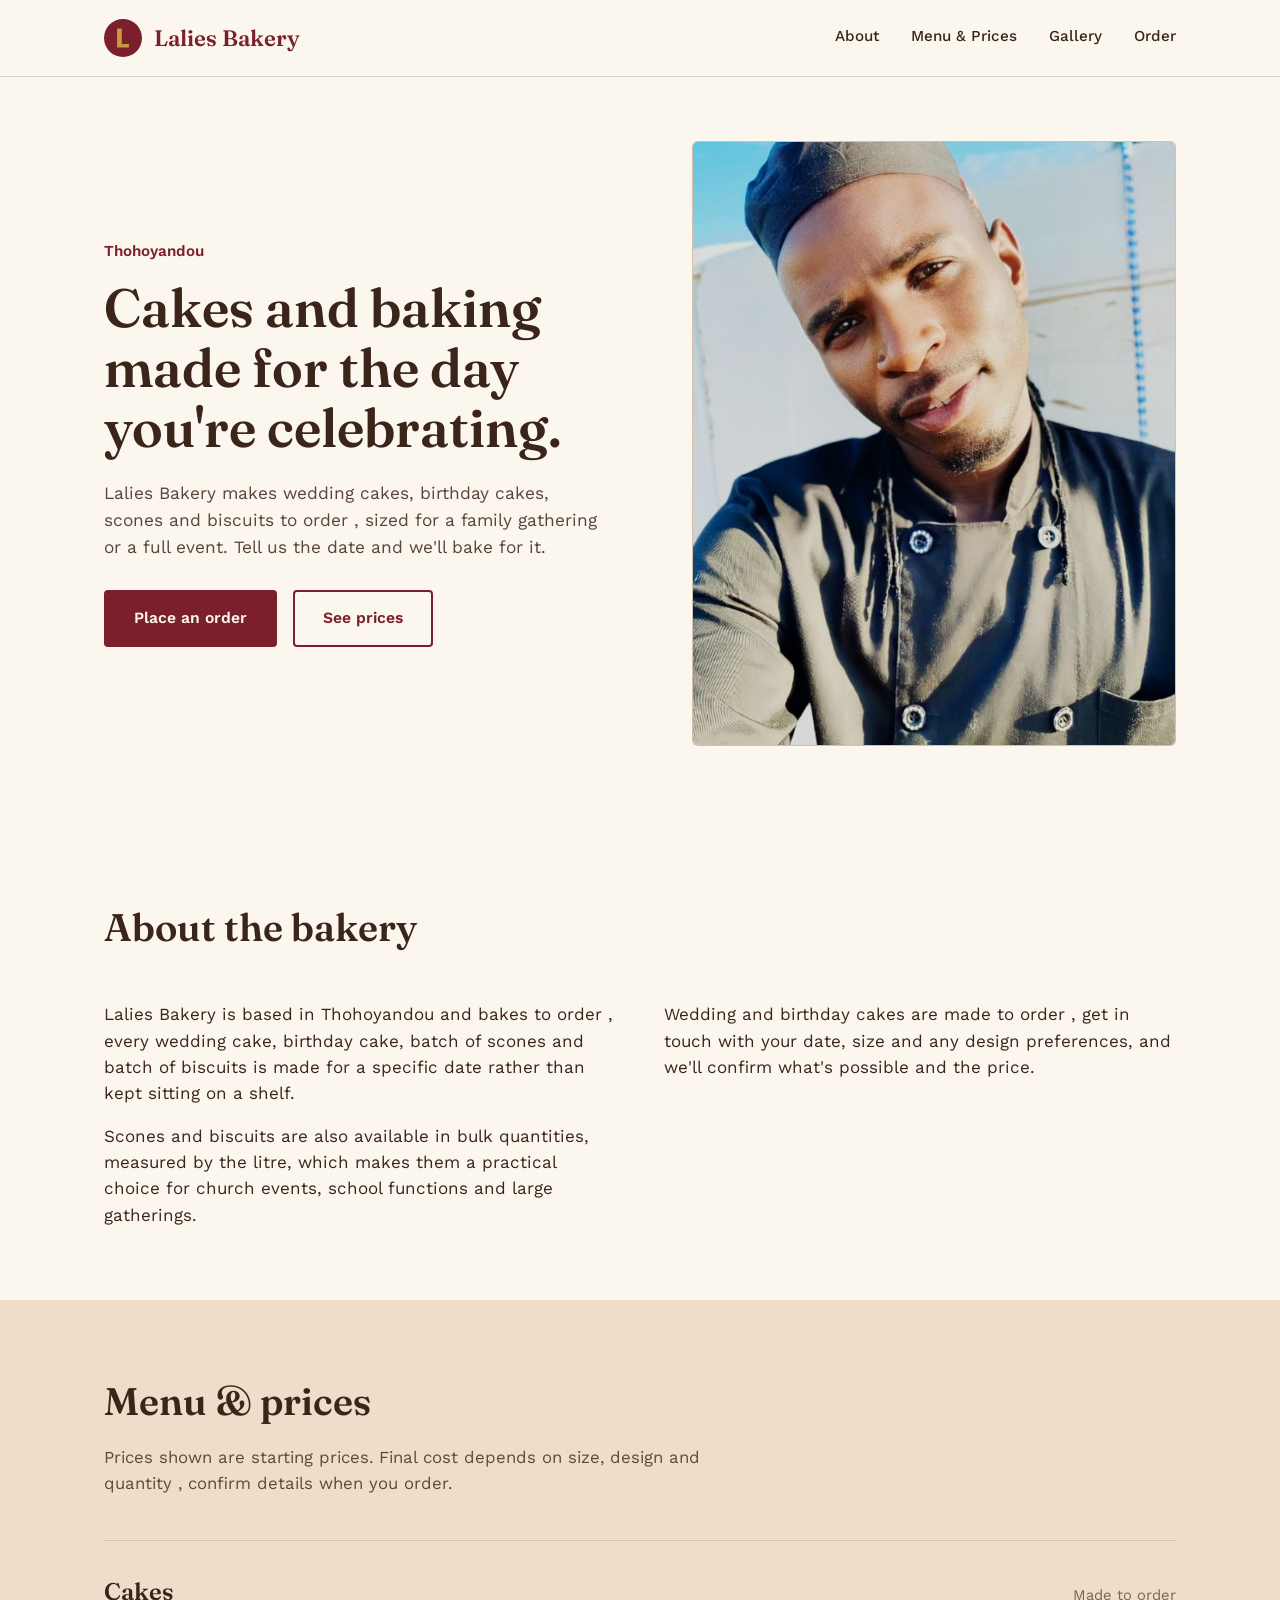
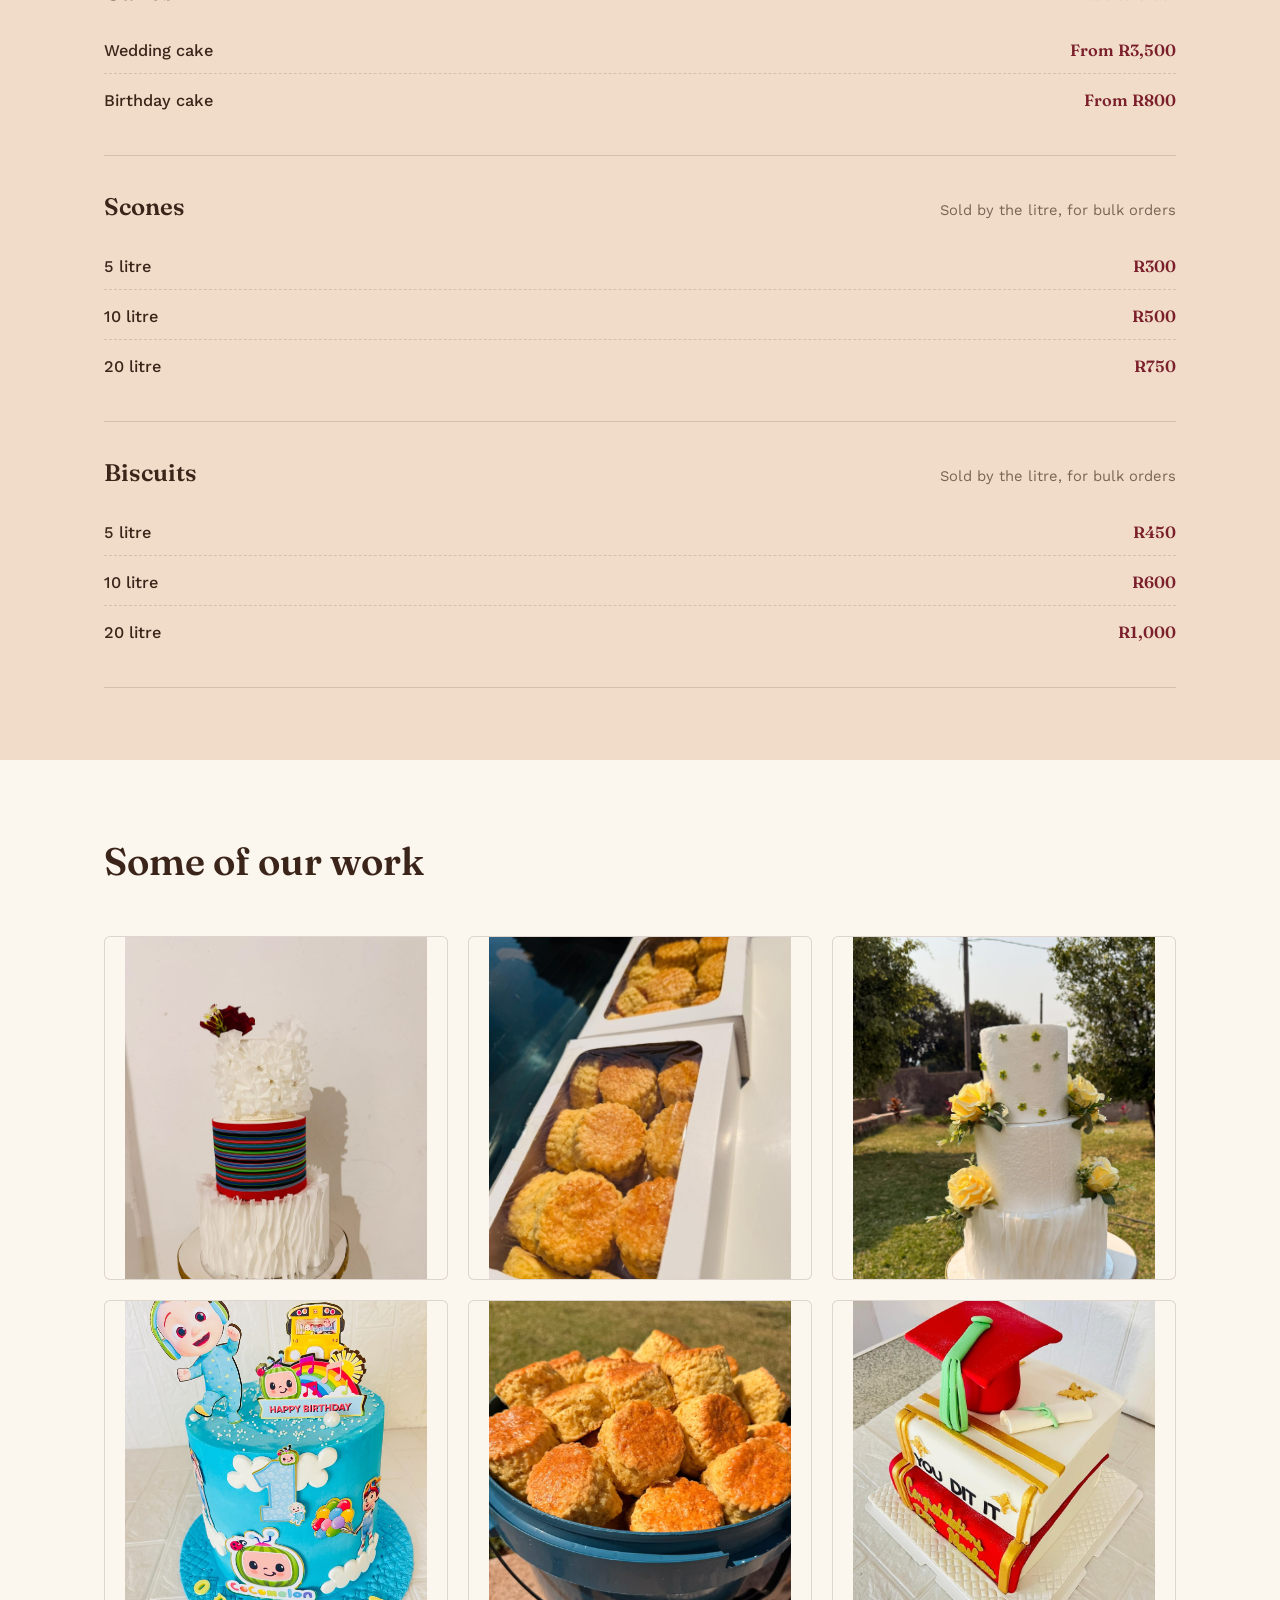
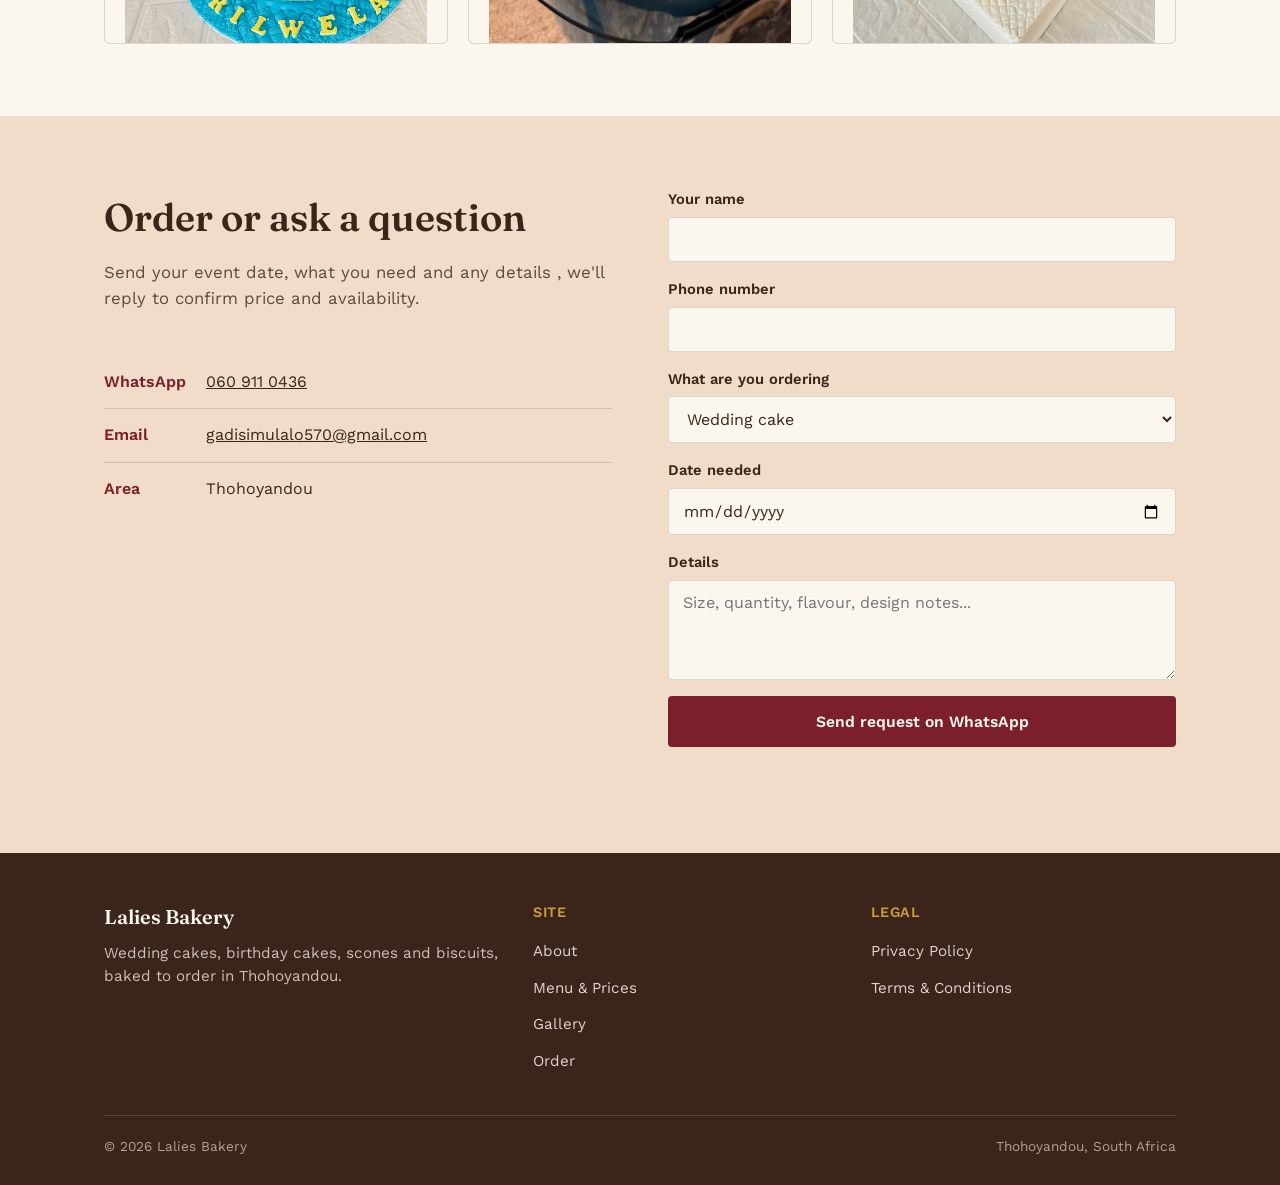
==== index.html @ c9af51e9 "Initial commit - Lalies Bakery site" ====
<!DOCTYPE html>
<html lang="en">
<head>
  <meta charset="UTF-8">
  <meta name="viewport" content="width=device-width, initial-scale=1.0">
  <title>Lalies Bakery — Cakes, Scones & Biscuits in Thohoyandou</title>
  <meta name="description" content="Lalies Bakery in Thohoyandou: wedding cakes, birthday cakes, scones and biscuits made to order. Order in advance for your event.">
  <link rel="icon" type="image/svg+xml" href="favicon.svg">
  <link rel="stylesheet" href="styles.css">
</head>
<body>

  <header class="site-header">
    <div class="wrap">
      <a href="index.html" class="brand">
        <svg class="brand-mark" viewBox="0 0 64 64" xmlns="http://www.w3.org/2000/svg">
          <circle cx="32" cy="32" r="32" fill="#7A1F2B"/>
          <path d="M22 16 H30 V42 H42 V48 H22 Z" fill="#C89B3C"/>
        </svg>
        Lalies Bakery
      </a>
      <button class="nav-toggle" aria-label="Toggle menu" aria-expanded="false">
        <span></span><span></span><span></span>
      </button>
      <nav class="main-nav">
        <a href="#about">About</a>
        <a href="#menu">Menu &amp; Prices</a>
        <a href="#gallery">Gallery</a>
        <a href="#order">Order</a>
      </nav>
    </div>
  </header>

  <main>

    <section class="hero">
      <div class="wrap">
        <div class="hero-copy">
          <p class="eyebrow">Thohoyandou</p>
          <h1>Cakes and baking made for the day you're celebrating.</h1>
          <p>Lalies Bakery makes wedding cakes, birthday cakes, scones and biscuits to order , sized for a family gathering or a full event. Tell us the date and we'll bake for it.</p>
          <div class="hero-actions">
            <a href="#order" class="btn btn-primary">Place an order</a>
            <a href="#menu" class="btn btn-secondary">See prices</a>
          </div>
        </div>
        <div class="hero-photo">
          <div class="photo-frame">
           <img src="assets/hero.jpeg" alt="Lalies Bakery cake" class="hero-image">
          </div>
        </div>
      </div>
    </section>

    <section id="about">
      <div class="wrap">
        <div class="section-head">
          <h2>About the bakery</h2>
        </div>
        <div class="about-grid">
          <div>
            <p>Lalies Bakery is based in Thohoyandou and bakes to order , every wedding cake, birthday cake, batch of scones and batch of biscuits is made for a specific date rather than kept sitting on a shelf.</p>
            <p>Scones and biscuits are also available in bulk quantities, measured by the litre, which makes them a practical choice for church events, school functions and large gatherings.</p>
          </div>
          <div>
            <p>Wedding and birthday cakes are made to order , get in touch with your date, size and any design preferences, and we'll confirm what's possible and the price.</p>
          </div>
        </div>
      </div>
    </section>

    <section id="menu" class="section-alt">
      <div class="wrap">
        <div class="section-head">
          <h2>Menu &amp; prices</h2>
          <p>Prices shown are starting prices. Final cost depends on size, design and quantity , confirm details when you order.</p>
        </div>

        <div class="price-board">

          <div class="price-group">
            <div class="price-group-head">
              <h3>Cakes</h3>
              <span class="note">Made to order</span>
            </div>
            <div class="price-rows">
              <div class="price-row">
                <span class="item">Wedding cake</span>
                <span class="price">From R3,500</span>
              </div>
              <div class="price-row">
                <span class="item">Birthday cake</span>
                <span class="price">From R800</span>
              </div>
            </div>
          </div>

          <div class="price-group">
            <div class="price-group-head">
              <h3>Scones</h3>
              <span class="note">Sold by the litre, for bulk orders</span>
            </div>
            <div class="price-rows">
              <div class="price-row">
                <span class="item">5 litre</span>
                <span class="price">R300</span>
              </div>
              <div class="price-row">
                <span class="item">10 litre</span>
                <span class="price">R500</span>
              </div>
              <div class="price-row">
                <span class="item">20 litre</span>
                <span class="price">R750</span>
              </div>
            </div>
          </div>

          <div class="price-group">
            <div class="price-group-head">
              <h3>Biscuits</h3>
              <span class="note">Sold by the litre, for bulk orders</span>
            </div>
            <div class="price-rows">
              <div class="price-row">
                <span class="item">5 litre</span>
                <span class="price">R450</span>
              </div>
              <div class="price-row">
                <span class="item">10 litre</span>
                <span class="price">R600</span>
              </div>
              <div class="price-row">
                <span class="item">20 litre</span>
                <span class="price">R1,000</span>
              </div>
            </div>
          </div>

        </div>
      </div>
    </section>

    <section id="gallery">
      <div class="wrap">
        <div class="section-head">
          <h2>Some of our work</h2>
        </div>
        <div class="gallery-grid">
          <div class="gallery-item">
            <div class="photo-placeholder"><img src="assets/cake 1.jpeg" alt="Gallery image 1"></div>
          </div>
          <div class="gallery-item">
            <div class="photo-placeholder"><img src="assets/scones 1.jpeg" alt="Gallery image 2"></div>
          </div>
          <div class="gallery-item">
            <div class="photo-placeholder"><img src="assets/cake 3.jpeg" alt="Gallery image 3"></div>
          </div>
          <div class="gallery-item">
            <div class="photo-placeholder"><img src="assets/cake 4.jpeg" alt="Gallery image 4"></div>
          </div>
          <div class="gallery-item">
            <div class="photo-placeholder"><img src="assets/scones 2.jpeg" alt="Gallery image 5"></div>
          </div>
          <div class="gallery-item">
            <div class="photo-placeholder"><img src="assets/cake 6.jpeg" alt="Gallery image 6"></div>
          </div>
        </div>
      </div>
    </section>

    <section id="order" class="section-alt">
      <div class="wrap">
        <div class="order-grid">
          <div>
            <div class="section-head">
              <h2>Order or ask a question</h2>
              <p>Send your event date, what you need and any details , we'll reply to confirm price and availability.</p>
            </div>
            <ul class="contact-list">
              <li><span class="label">WhatsApp</span><a href="https://wa.me/27609110436" target="_blank" rel="noreferrer">060 911 0436</a></li>
              <li><span class="label">Email</span><a href="mailto:gadisimulalo570@gmail.com">gadisimulalo570@gmail.com</a></li>
              <li><span class="label">Area</span><span>Thohoyandou</span></li>
            </ul>
          </div>
          <div>
            <form class="order-form" action="#" method="POST">
              <div class="field">
                <label for="name">Your name</label>
                <input type="text" id="name" name="name" required>
              </div>
              <div class="field">
                <label for="phone">Phone number</label>
                <input type="tel" id="phone" name="phone" required>
              </div>
              <div class="field">
                <label for="item">What are you ordering</label>
                <select id="item" name="item">
                  <option value="wedding-cake">Wedding cake</option>
                  <option value="birthday-cake">Birthday cake</option>
                  <option value="scones">Scones</option>
                  <option value="biscuits">Biscuits</option>
                  <option value="other">Other / not sure yet</option>
                </select>
              </div>
              <div class="field">
                <label for="date">Date needed</label>
                <input type="date" id="date" name="date">
              </div>
              <div class="field">
                <label for="details">Details</label>
                <textarea id="details" name="details" placeholder="Size, quantity, flavour, design notes..."></textarea>
              </div>
              <button type="submit" class="btn btn-primary">Send request on WhatsApp</button>
              <p class="form-status" role="status"></p>
            </form>
          </div>
        </div>
      </div>
    </section>

  </main>

  <footer class="site-footer">
    <div class="wrap">
      <div class="footer-grid">
        <div>
          <div class="footer-brand">Lalies Bakery</div>
          <p>Wedding cakes, birthday cakes, scones and biscuits, baked to order in Thohoyandou.</p>
        </div>
        <div class="footer-col">
          <h4>Site</h4>
          <ul>
            <li><a href="#about">About</a></li>
            <li><a href="#menu">Menu &amp; Prices</a></li>
            <li><a href="#gallery">Gallery</a></li>
            <li><a href="#order">Order</a></li>
          </ul>
        </div>
        <div class="footer-col">
          <h4>Legal</h4>
          <ul>
            <li><a href="privacy.html">Privacy Policy</a></li>
            <li><a href="terms.html">Terms &amp; Conditions</a></li>
          </ul>
        </div>
      </div>
      <div class="footer-bottom">
        <span>&copy; <span id="year"></span> Lalies Bakery</span>
        <span>Thohoyandou, South Africa</span>
      </div>
    </div>
  </footer>

  <script src="script.js"></script>
</body>
</html>
---- styles.css ----
/* ============================================
   Lalies Bakery — Stylesheet

   ============================================ */

@import url('https://fonts.googleapis.com/css2?family=Fraunces:opsz,wght@9..144,400;9..144,500;9..144,600;9..144,700&family=Work+Sans:wght@400;500;600&display=swap');

:root {
  --ivory: #FBF6EE;
  --blush: #F0DCC8;
  --chocolate: #3B2419;
  --wine: #7A1F2B;
  --wine-dark: #5E1420;
  --gold: #C89B3C;
  --line: rgba(59, 36, 25, 0.15);

  --font-display: 'Fraunces', Georgia, serif;
  --font-body: 'Work Sans', -apple-system, BlinkMacSystemFont, sans-serif;

  --max-width: 1120px;
}

* {
  box-sizing: border-box;
  margin: 0;
  padding: 0;
}

html {
  scroll-behavior: smooth;
}

@media (prefers-reduced-motion: reduce) {
  html {
    scroll-behavior: auto;
  }
  * {
    animation: none !important;
    transition: none !important;
  }
}

body {
  font-family: var(--font-body);
  color: var(--chocolate);
  background: var(--ivory);
  line-height: 1.55;
  font-size: 17px;
}

img {
  max-width: 100%;
  display: block;
}

a {
  color: inherit;
}

.wrap {
  max-width: var(--max-width);
  margin: 0 auto;
  padding: 0 24px;
}

/* ---------- Header ---------- */

.site-header {
  position: sticky;
  top: 0;
  z-index: 50;
  background: var(--ivory);
  border-bottom: 1px solid var(--line);
}

.site-header .wrap {
  display: flex;
  align-items: center;
  justify-content: space-between;
  height: 76px;
}

.brand {
  display: flex;
  align-items: center;
  gap: 12px;
  font-family: var(--font-display);
  font-size: 1.4rem;
  font-weight: 600;
  color: var(--wine);
  text-decoration: none;
}

.brand-mark {
  width: 38px;
  height: 38px;
}

.main-nav {
  display: flex;
  gap: 32px;
}

.main-nav a {
  text-decoration: none;
  font-size: 0.95rem;
  font-weight: 500;
  color: var(--chocolate);
  padding: 8px 0;
  border-bottom: 2px solid transparent;
}

.main-nav a:hover {
  border-bottom-color: var(--gold);
}

.nav-toggle {
  display: none;
  background: none;
  border: none;
  cursor: pointer;
  padding: 8px;
}

.nav-toggle span {
  display: block;
  width: 24px;
  height: 2px;
  background: var(--chocolate);
  margin: 5px 0;
}

/* ---------- Hero ---------- */

.hero {
  padding: 64px 0 80px;
}

.hero .wrap {
  display: grid;
  grid-template-columns: 1.1fr 1fr;
  gap: 56px;
  align-items: center;
}

.hero-copy .eyebrow {
  font-family: var(--font-body);
  font-size: 0.95rem;
  font-weight: 600;
  color: var(--wine);
  margin-bottom: 14px;
}

.hero-copy h1 {
  font-family: var(--font-display);
  font-size: clamp(2.3rem, 4.2vw, 3.4rem);
  font-weight: 600;
  line-height: 1.12;
  color: var(--chocolate);
  margin-bottom: 22px;
}

.hero-copy p {
  font-size: 1.08rem;
  max-width: 46ch;
  margin-bottom: 30px;
  color: rgba(59, 36, 25, 0.85);
}

.hero-actions {
  display: flex;
  gap: 16px;
  flex-wrap: wrap;
}

.btn {
  display: inline-block;
  font-family: var(--font-body);
  font-weight: 600;
  font-size: 0.98rem;
  padding: 14px 28px;
  border-radius: 4px;
  text-decoration: none;
  border: 2px solid transparent;
  cursor: pointer;
}

.btn-primary {
  background: var(--wine);
  color: var(--ivory);
}

.btn-primary:hover {
  background: var(--wine-dark);
}

.btn-secondary {
  background: transparent;
  color: var(--wine);
  border-color: var(--wine);
}

.btn-secondary:hover {
  background: var(--wine);
  color: var(--ivory);
}

.hero-photo {
  position: relative;
  animation: hero-rise 0.6s ease-out;
}

@keyframes hero-rise {
  from { opacity: 0; transform: translateY(14px); }
  to { opacity: 1; transform: translateY(0); }
}

.photo-frame {
  width: 100%;
  aspect-ratio: 4 / 5;
  background: var(--blush);
  border-radius: 6px;
  overflow: hidden;
  display: flex;
  align-items: center;
  justify-content: center;
  border: 1px solid var(--line);
}

.photo-frame img {
  width: 100%;
  height: 100%;
  object-fit: cover;
}

.photo-placeholder {
  text-align: center;
  padding: 20px;
  color: rgba(59, 36, 25, 0.55);
  font-size: 0.9rem;
}

/* ---------- Section shell ---------- */

section {
  padding: 72px 0;
}

.section-alt {
  background: var(--blush);
}

.section-head {
  max-width: 60ch;
  margin-bottom: 44px;
}

.section-head h2 {
  font-family: var(--font-display);
  font-size: clamp(1.8rem, 3vw, 2.4rem);
  font-weight: 600;
  margin-bottom: 12px;
}

.section-head p {
  color: rgba(59, 36, 25, 0.8);
  font-size: 1.05rem;
}

/* ---------- About ---------- */

.about-grid {
  display: grid;
  grid-template-columns: 1fr 1fr;
  gap: 48px;
  align-items: start;
}

.about-grid p + p {
  margin-top: 16px;
}

/* ---------- Price board ---------- */

.price-board {
  border-top: 1px solid var(--line);
}

.price-group {
  border-bottom: 1px solid var(--line);
  padding: 32px 0;
}

.price-group-head {
  display: flex;
  align-items: baseline;
  justify-content: space-between;
  margin-bottom: 18px;
  gap: 16px;
}

.price-group-head h3 {
  font-family: var(--font-display);
  font-size: 1.5rem;
  font-weight: 600;
}

.price-group-head .note {
  font-size: 0.92rem;
  color: rgba(59, 36, 25, 0.65);
}

.price-rows {
  display: flex;
  flex-direction: column;
  gap: 4px;
}

.price-row {
  display: flex;
  justify-content: space-between;
  align-items: baseline;
  padding: 10px 0;
  border-bottom: 1px dashed var(--line);
  font-size: 1.02rem;
}

.price-row:last-child {
  border-bottom: none;
}

.price-row .item {
  font-weight: 500;
}

.price-row .price {
  font-family: var(--font-display);
  font-weight: 600;
  color: var(--wine);
  white-space: nowrap;
}

/* ---------- Gallery ---------- */

.gallery-grid {
  display: grid;
  grid-template-columns: repeat(3, 1fr);
  gap: 20px;
}

.gallery-item {
  aspect-ratio: 1 / 1;
  background: var(--ivory);
  border: 1px solid var(--line);
  border-radius: 6px;
  overflow: hidden;
  display: flex;
  align-items: center;
  justify-content: center;
}

.gallery-item img {
  width: 100%;
  height: 100%;
  object-fit: cover;
}

.gallery-item .photo-placeholder {
  font-size: 0.82rem;
}

/* ---------- Order / Contact ---------- */

.order-grid {
  display: grid;
  grid-template-columns: 1fr 1fr;
  gap: 56px;
}

.contact-list {
  list-style: none;
  margin-top: 20px;
}

.contact-list li {
  padding: 14px 0;
  border-bottom: 1px solid var(--line);
  display: flex;
  gap: 12px;
  font-size: 1rem;
}

.contact-list li:last-child {
  border-bottom: none;
}

.contact-list .label {
  font-weight: 600;
  min-width: 90px;
  color: var(--wine);
}

form.order-form {
  display: flex;
  flex-direction: column;
  gap: 16px;
}

.field {
  display: flex;
  flex-direction: column;
  gap: 6px;
}

.field label {
  font-size: 0.92rem;
  font-weight: 600;
}

.field input,
.field select,
.field textarea {
  font-family: var(--font-body);
  font-size: 1rem;
  padding: 12px 14px;
  border: 1px solid var(--line);
  border-radius: 4px;
  background: var(--ivory);
  color: var(--chocolate);
}

.field textarea {
  resize: vertical;
  min-height: 100px;
}

.field input:focus,
.field select:focus,
.field textarea:focus {
  outline: 2px solid var(--gold);
  outline-offset: 1px;
}

.form-status {
  font-size: 0.92rem;
  min-height: 1.2em;
}

.form-status.success {
  color: #3d6b3d;
}

.form-status.error {
  color: var(--wine);
}

/* ---------- Footer ---------- */

.site-footer {
  background: var(--chocolate);
  color: var(--ivory);
  padding: 48px 0 28px;
}

.footer-grid {
  display: grid;
  grid-template-columns: 1.3fr 1fr 1fr;
  gap: 32px;
  margin-bottom: 32px;
}

.footer-brand {
  font-family: var(--font-display);
  font-size: 1.25rem;
  font-weight: 600;
  color: var(--ivory);
  margin-bottom: 10px;
}

.footer-grid p {
  color: rgba(251, 246, 238, 0.75);
  font-size: 0.95rem;
}

.footer-col h4 {
  font-size: 0.9rem;
  font-weight: 600;
  margin-bottom: 14px;
  color: var(--gold);
  text-transform: uppercase;
  letter-spacing: 0.04em;
}

.footer-col ul {
  list-style: none;
}

.footer-col li {
  margin-bottom: 10px;
}

.footer-col a {
  text-decoration: none;
  color: rgba(251, 246, 238, 0.85);
  font-size: 0.95rem;
}

.footer-col a:hover {
  color: var(--gold);
}

.footer-bottom {
  border-top: 1px solid rgba(251, 246, 238, 0.15);
  padding-top: 20px;
  font-size: 0.85rem;
  color: rgba(251, 246, 238, 0.6);
  display: flex;
  justify-content: space-between;
  flex-wrap: wrap;
  gap: 8px;
}

/* ---------- Legal pages ---------- */

.legal-page {
  padding: 56px 0 80px;
}

.legal-page .wrap {
  max-width: 780px;
}

.legal-page h1 {
  font-family: var(--font-display);
  font-size: 2.2rem;
  margin-bottom: 8px;
}

.legal-page .updated {
  color: rgba(59, 36, 25, 0.6);
  font-size: 0.92rem;
  margin-bottom: 36px;
}

.legal-page h2 {
  font-family: var(--font-display);
  font-size: 1.35rem;
  margin: 36px 0 12px;
}

.legal-page p,
.legal-page li {
  color: rgba(59, 36, 25, 0.88);
  margin-bottom: 12px;
}

.legal-page ul {
  padding-left: 22px;
}

/* ---------- Responsive ---------- */

@media (max-width: 860px) {
  .main-nav {
    position: absolute;
    top: 76px;
    left: 0;
    right: 0;
    background: var(--ivory);
    flex-direction: column;
    gap: 0;
    border-bottom: 1px solid var(--line);
    display: none;
  }

  .main-nav.open {
    display: flex;
  }

  .main-nav a {
    padding: 16px 24px;
    width: 100%;
    border-bottom: 1px solid var(--line);
  }

  .nav-toggle {
    display: block;
  }

  .hero .wrap,
  .about-grid,
  .order-grid {
    grid-template-columns: 1fr;
  }

  .hero-photo {
    order: -1;
  }

  .gallery-grid {
    grid-template-columns: repeat(2, 1fr);
  }

  .footer-grid {
    grid-template-columns: 1fr;
  }
}

@media (max-width: 480px) {
  .gallery-grid {
    grid-template-columns: 1fr;
  }
}
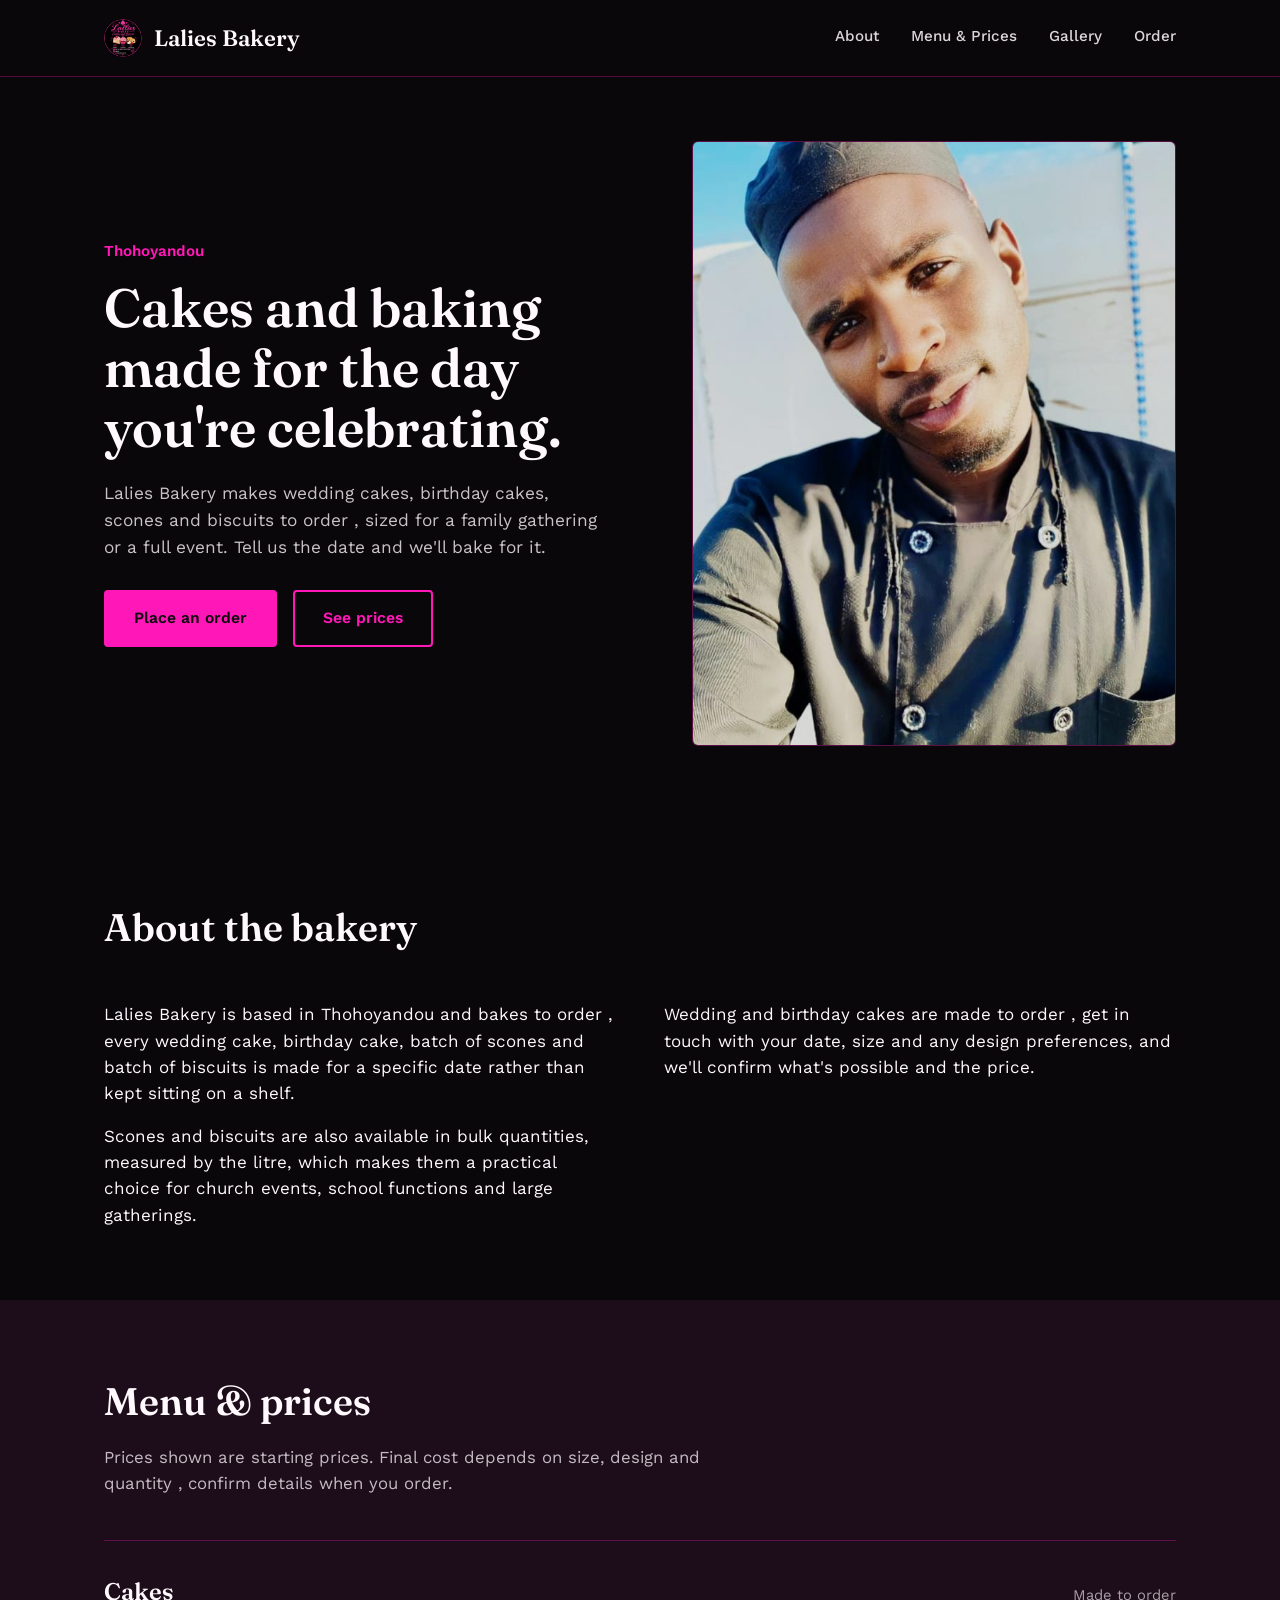
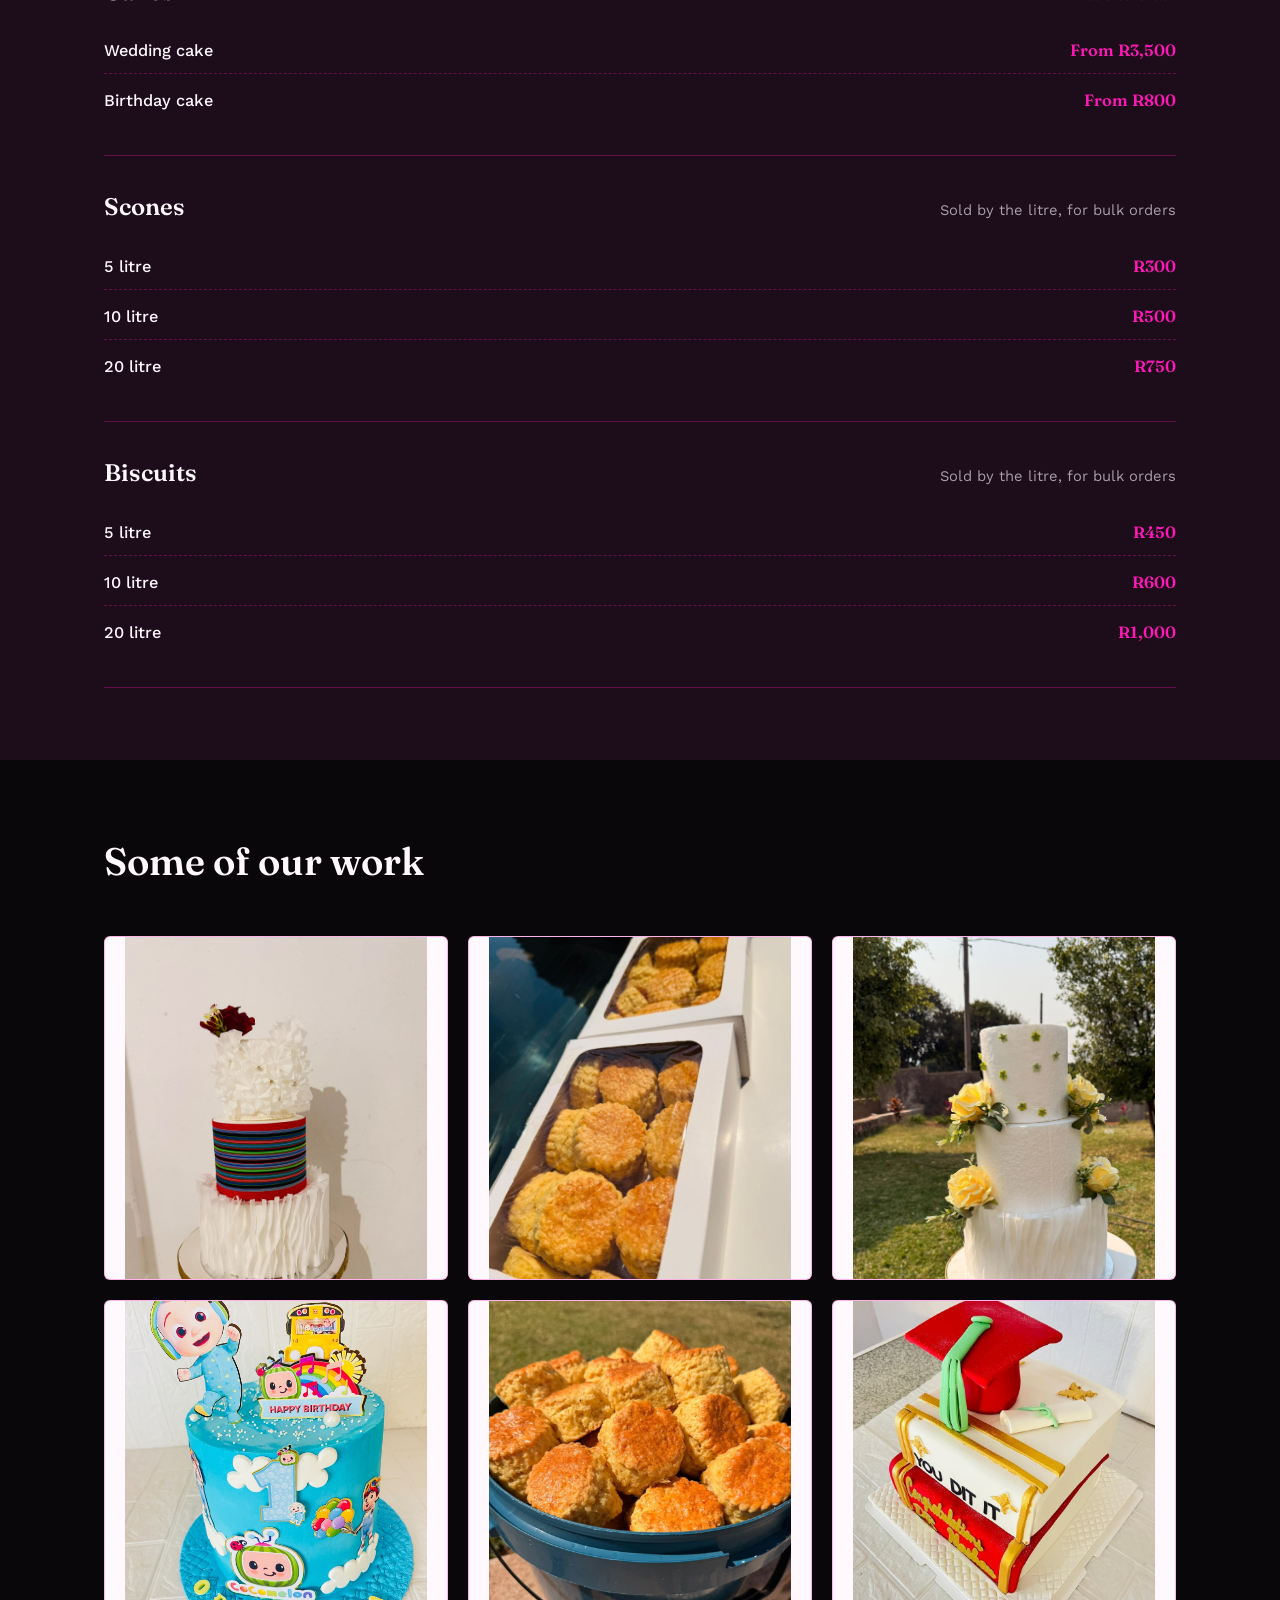
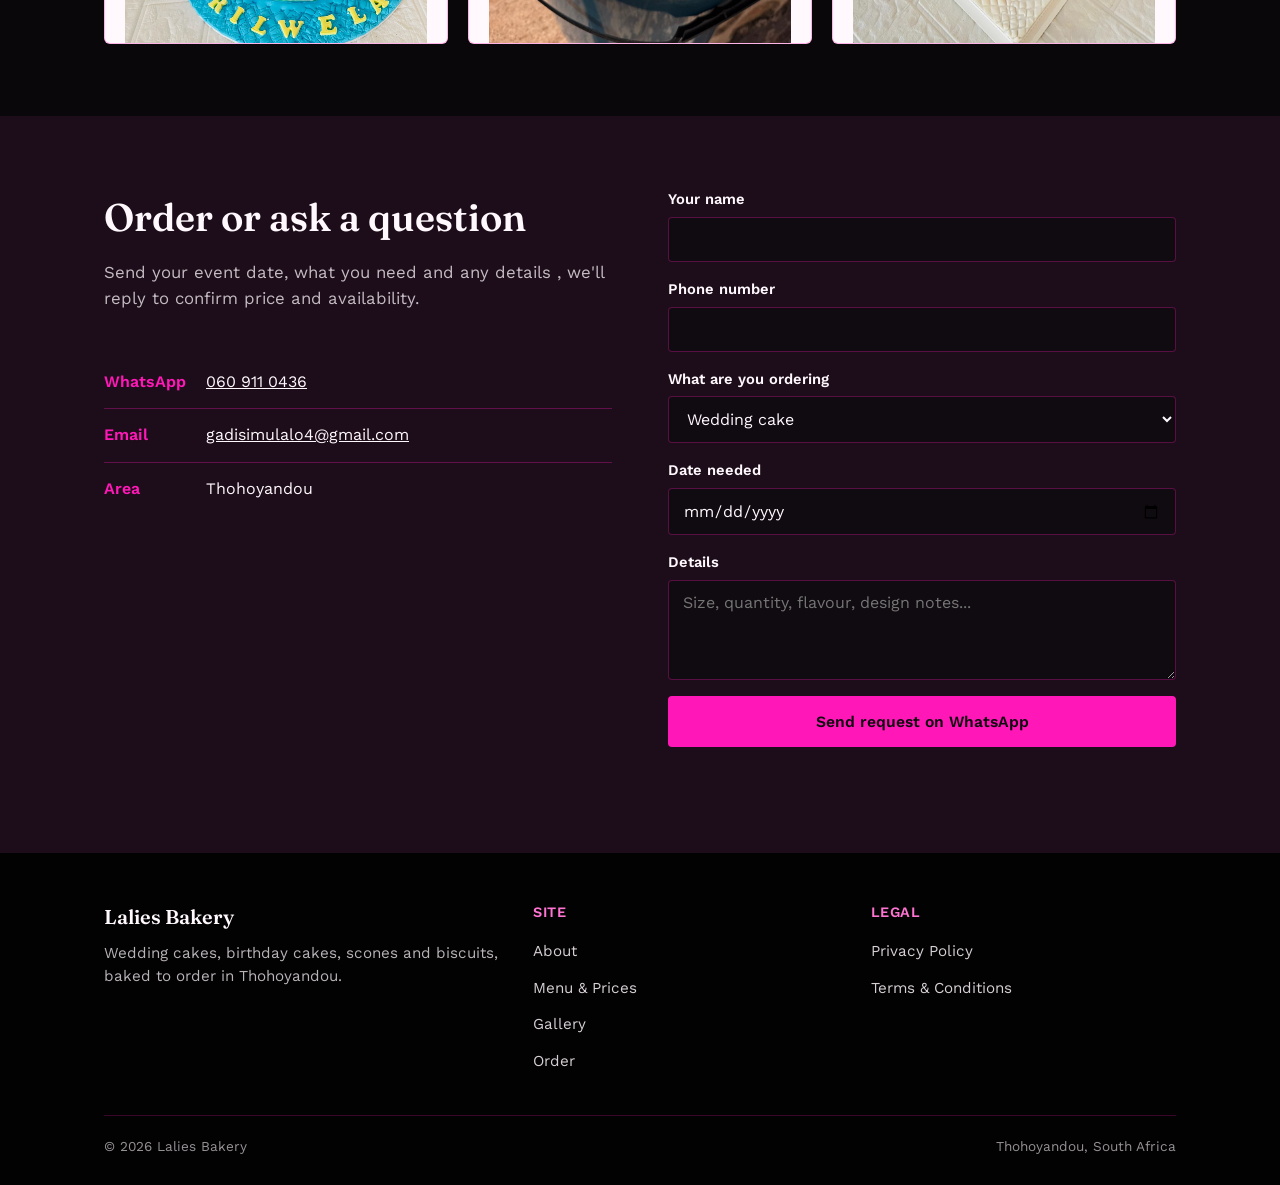
==== commit e315537a: "updated the email, added the logo, the rebranded the whole website" ====
--- a/index.html
+++ b/index.html
@@ -5,7 +5,7 @@
   <meta name="viewport" content="width=device-width, initial-scale=1.0">
   <title>Lalies Bakery — Cakes, Scones & Biscuits in Thohoyandou</title>
   <meta name="description" content="Lalies Bakery in Thohoyandou: wedding cakes, birthday cakes, scones and biscuits made to order. Order in advance for your event.">
-  <link rel="icon" type="image/svg+xml" href="favicon.svg">
+  <link rel="icon" type="image/jpeg" href="assets/logo.jpeg">
   <link rel="stylesheet" href="styles.css">
 </head>
 <body>
@@ -13,10 +13,7 @@
   <header class="site-header">
     <div class="wrap">
       <a href="index.html" class="brand">
-        <svg class="brand-mark" viewBox="0 0 64 64" xmlns="http://www.w3.org/2000/svg">
-          <circle cx="32" cy="32" r="32" fill="#7A1F2B"/>
-          <path d="M22 16 H30 V42 H42 V48 H22 Z" fill="#C89B3C"/>
-        </svg>
+        <img class="brand-mark" src="assets/logo.jpeg" alt="Lalies Bakes logo">
         Lalies Bakery
       </a>
       <button class="nav-toggle" aria-label="Toggle menu" aria-expanded="false">
@@ -179,7 +176,7 @@
             </div>
             <ul class="contact-list">
               <li><span class="label">WhatsApp</span><a href="https://wa.me/27609110436" target="_blank" rel="noreferrer">060 911 0436</a></li>
-              <li><span class="label">Email</span><a href="mailto:gadisimulalo570@gmail.com">gadisimulalo570@gmail.com</a></li>
+              <li><span class="label">Email</span><a href="mailto:gadisimulalo4@gmail.com">gadisimulalo4@gmail.com</a></li>
               <li><span class="label">Area</span><span>Thohoyandou</span></li>
             </ul>
           </div>
--- a/styles.css
+++ b/styles.css
@@ -1,18 +1,15 @@
-/* ============================================
-   Lalies Bakery — Stylesheet
-
-   ============================================ */
+
 
 @import url('https://fonts.googleapis.com/css2?family=Fraunces:opsz,wght@9..144,400;9..144,500;9..144,600;9..144,700&family=Work+Sans:wght@400;500;600&display=swap');
 
 :root {
-  --ivory: #FBF6EE;
-  --blush: #F0DCC8;
-  --chocolate: #3B2419;
-  --wine: #7A1F2B;
-  --wine-dark: #5E1420;
-  --gold: #C89B3C;
-  --line: rgba(59, 36, 25, 0.15);
+  --ivory: #FFF8FD;
+  --blush: #1D0D1A;
+  --chocolate: #FFF8FD;
+  --wine: #FF18B7;
+  --wine-dark: #C90088;
+  --gold: #FF74D2;
+  --line: rgba(255, 24, 183, 0.3);
 
   --font-display: 'Fraunces', Georgia, serif;
   --font-body: 'Work Sans', -apple-system, BlinkMacSystemFont, sans-serif;
@@ -43,7 +40,7 @@
 body {
   font-family: var(--font-body);
   color: var(--chocolate);
-  background: var(--ivory);
+  background: #090709;
   line-height: 1.55;
   font-size: 17px;
 }
@@ -69,7 +66,7 @@
   position: sticky;
   top: 0;
   z-index: 50;
-  background: var(--ivory);
+  background: #090709;
   border-bottom: 1px solid var(--line);
 }
 
@@ -87,13 +84,15 @@
   font-family: var(--font-display);
   font-size: 1.4rem;
   font-weight: 600;
-  color: var(--wine);
+  color: var(--ivory);
   text-decoration: none;
 }
 
 .brand-mark {
   width: 38px;
   height: 38px;
+  border-radius: 50%;
+  object-fit: cover;
 }
 
 .main-nav {
@@ -105,7 +104,7 @@
   text-decoration: none;
   font-size: 0.95rem;
   font-weight: 500;
-  color: var(--chocolate);
+  color: rgba(255, 248, 253, 0.86);
   padding: 8px 0;
   border-bottom: 2px solid transparent;
 }
@@ -126,7 +125,7 @@
   display: block;
   width: 24px;
   height: 2px;
-  background: var(--chocolate);
+  background: var(--wine);
   margin: 5px 0;
 }
 
@@ -156,7 +155,7 @@
   font-size: clamp(2.3rem, 4.2vw, 3.4rem);
   font-weight: 600;
   line-height: 1.12;
-  color: var(--chocolate);
+  color: var(--ivory);
   margin-bottom: 22px;
 }
 
@@ -164,7 +163,7 @@
   font-size: 1.08rem;
   max-width: 46ch;
   margin-bottom: 30px;
-  color: rgba(59, 36, 25, 0.85);
+  color: rgba(255, 248, 253, 0.78);
 }
 
 .hero-actions {
@@ -187,7 +186,7 @@
 
 .btn-primary {
   background: var(--wine);
-  color: var(--ivory);
+  color: #100B10;
 }
 
 .btn-primary:hover {
@@ -218,7 +217,7 @@
 .photo-frame {
   width: 100%;
   aspect-ratio: 4 / 5;
-  background: var(--blush);
+  background: #160B14;
   border-radius: 6px;
   overflow: hidden;
   display: flex;
@@ -236,7 +235,7 @@
 .photo-placeholder {
   text-align: center;
   padding: 20px;
-  color: rgba(59, 36, 25, 0.55);
+  color: rgba(255, 248, 253, 0.55);
   font-size: 0.9rem;
 }
 
@@ -263,7 +262,7 @@
 }
 
 .section-head p {
-  color: rgba(59, 36, 25, 0.8);
+  color: rgba(255, 248, 253, 0.74);
   font-size: 1.05rem;
 }
 
@@ -307,7 +306,7 @@
 
 .price-group-head .note {
   font-size: 0.92rem;
-  color: rgba(59, 36, 25, 0.65);
+  color: rgba(255, 248, 253, 0.62);
 }
 
 .price-rows {
@@ -425,8 +424,8 @@
   padding: 12px 14px;
   border: 1px solid var(--line);
   border-radius: 4px;
-  background: var(--ivory);
-  color: var(--chocolate);
+  background: #100B10;
+  color: var(--ivory);
 }
 
 .field textarea {
@@ -447,7 +446,7 @@
 }
 
 .form-status.success {
-  color: #3d6b3d;
+  color: #FF9BDE;
 }
 
 .form-status.error {
@@ -457,7 +456,7 @@
 /* ---------- Footer ---------- */
 
 .site-footer {
-  background: var(--chocolate);
+  background: #030203;
   color: var(--ivory);
   padding: 48px 0 28px;
 }
@@ -478,7 +477,7 @@
 }
 
 .footer-grid p {
-  color: rgba(251, 246, 238, 0.75);
+  color: rgba(255, 248, 253, 0.72);
   font-size: 0.95rem;
 }
 
@@ -501,7 +500,7 @@
 
 .footer-col a {
   text-decoration: none;
-  color: rgba(251, 246, 238, 0.85);
+  color: rgba(255, 248, 253, 0.84);
   font-size: 0.95rem;
 }
 
@@ -510,10 +509,10 @@
 }
 
 .footer-bottom {
-  border-top: 1px solid rgba(251, 246, 238, 0.15);
+  border-top: 1px solid rgba(255, 24, 183, 0.22);
   padding-top: 20px;
   font-size: 0.85rem;
-  color: rgba(251, 246, 238, 0.6);
+  color: rgba(255, 248, 253, 0.58);
   display: flex;
   justify-content: space-between;
   flex-wrap: wrap;
@@ -537,7 +536,7 @@
 }
 
 .legal-page .updated {
-  color: rgba(59, 36, 25, 0.6);
+  color: rgba(255, 248, 253, 0.6);
   font-size: 0.92rem;
   margin-bottom: 36px;
 }
@@ -550,7 +549,7 @@
 
 .legal-page p,
 .legal-page li {
-  color: rgba(59, 36, 25, 0.88);
+  color: rgba(255, 248, 253, 0.86);
   margin-bottom: 12px;
 }
 
@@ -566,7 +565,7 @@
     top: 76px;
     left: 0;
     right: 0;
-    background: var(--ivory);
+    background: #090709;
     flex-direction: column;
     gap: 0;
     border-bottom: 1px solid var(--line);
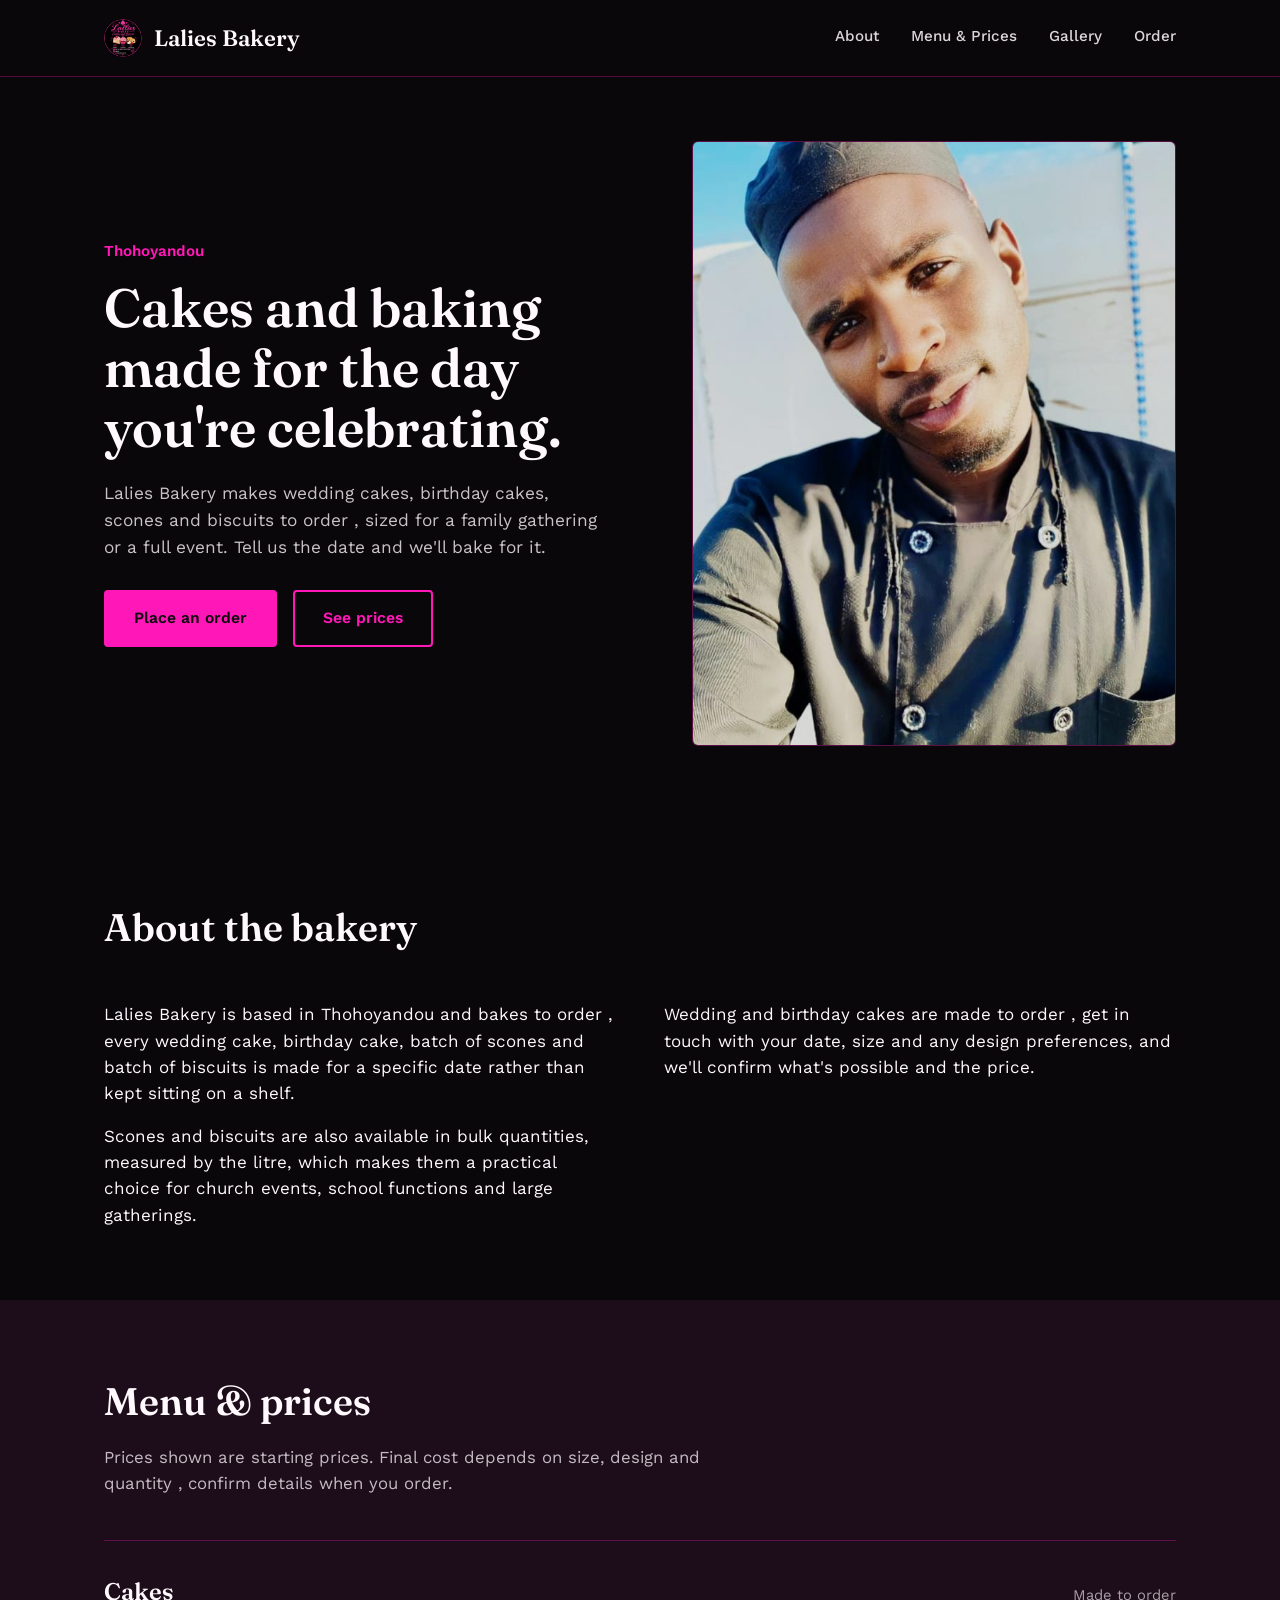
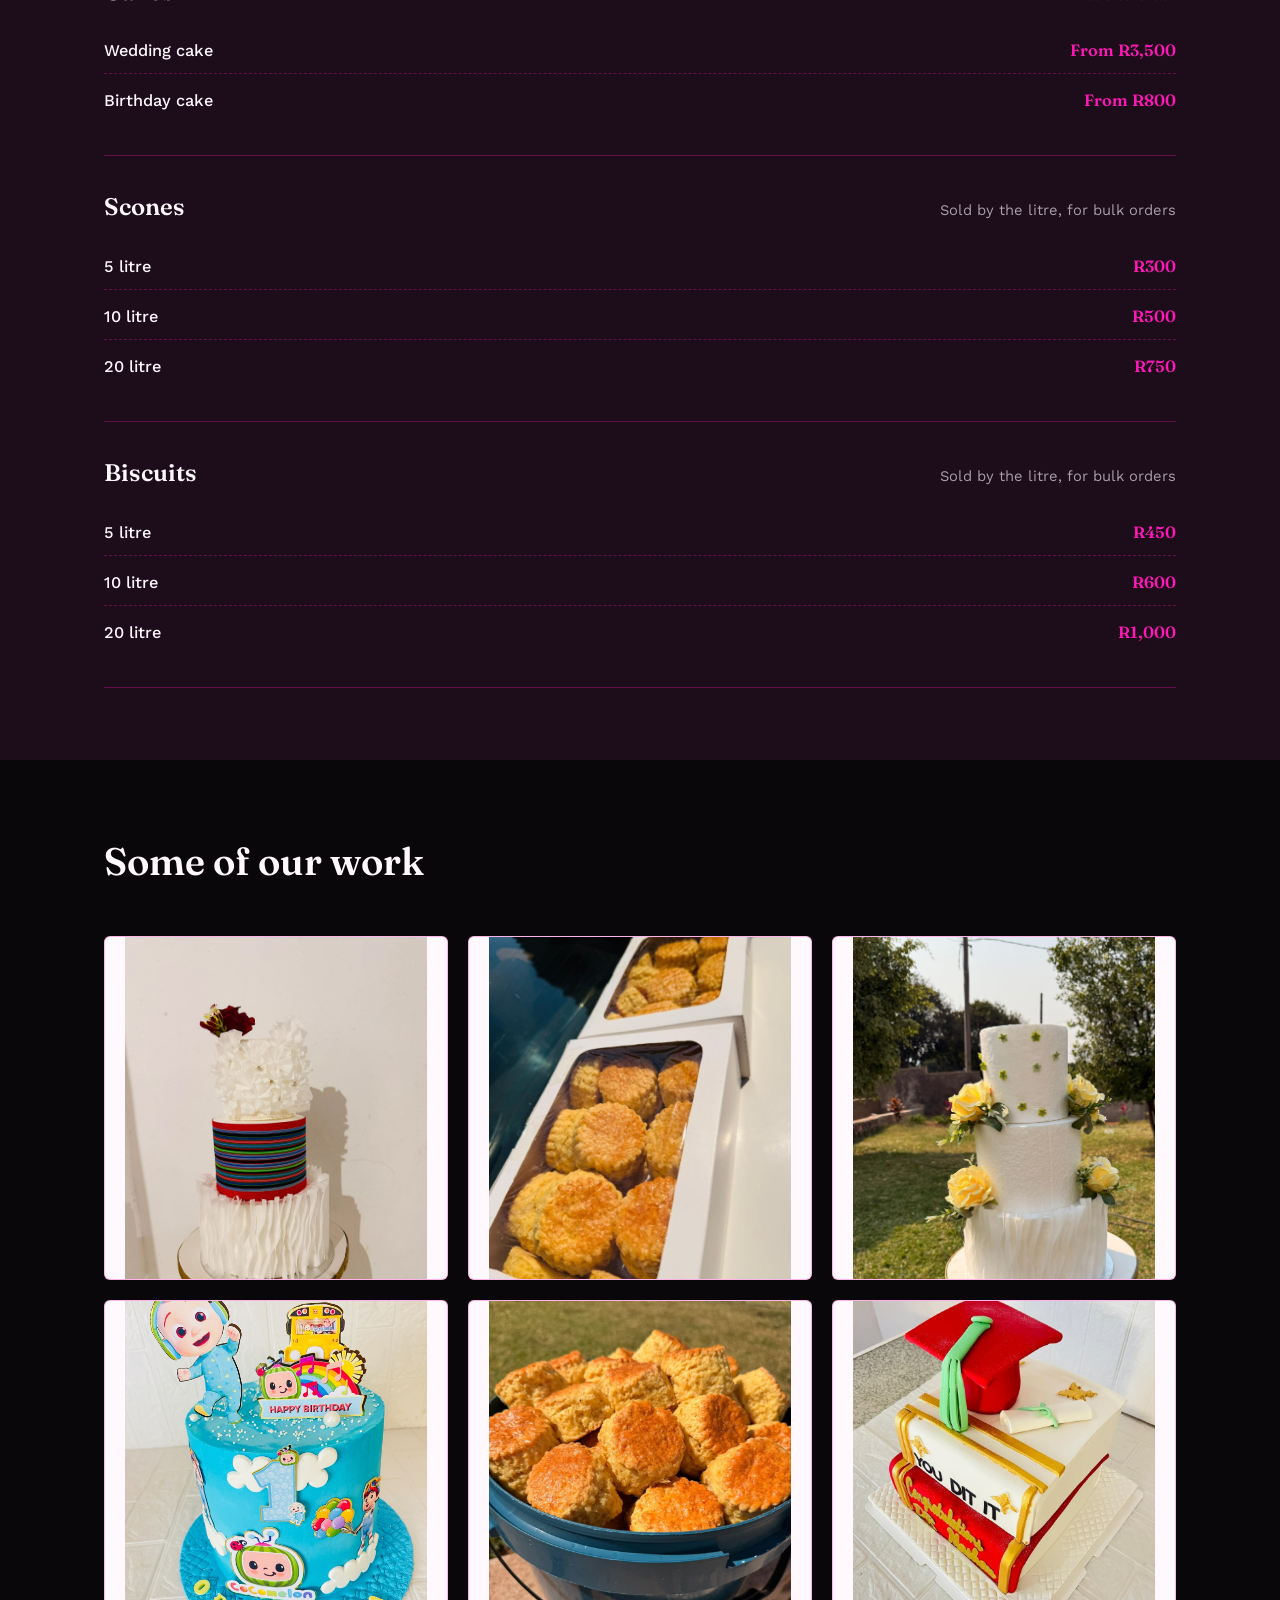
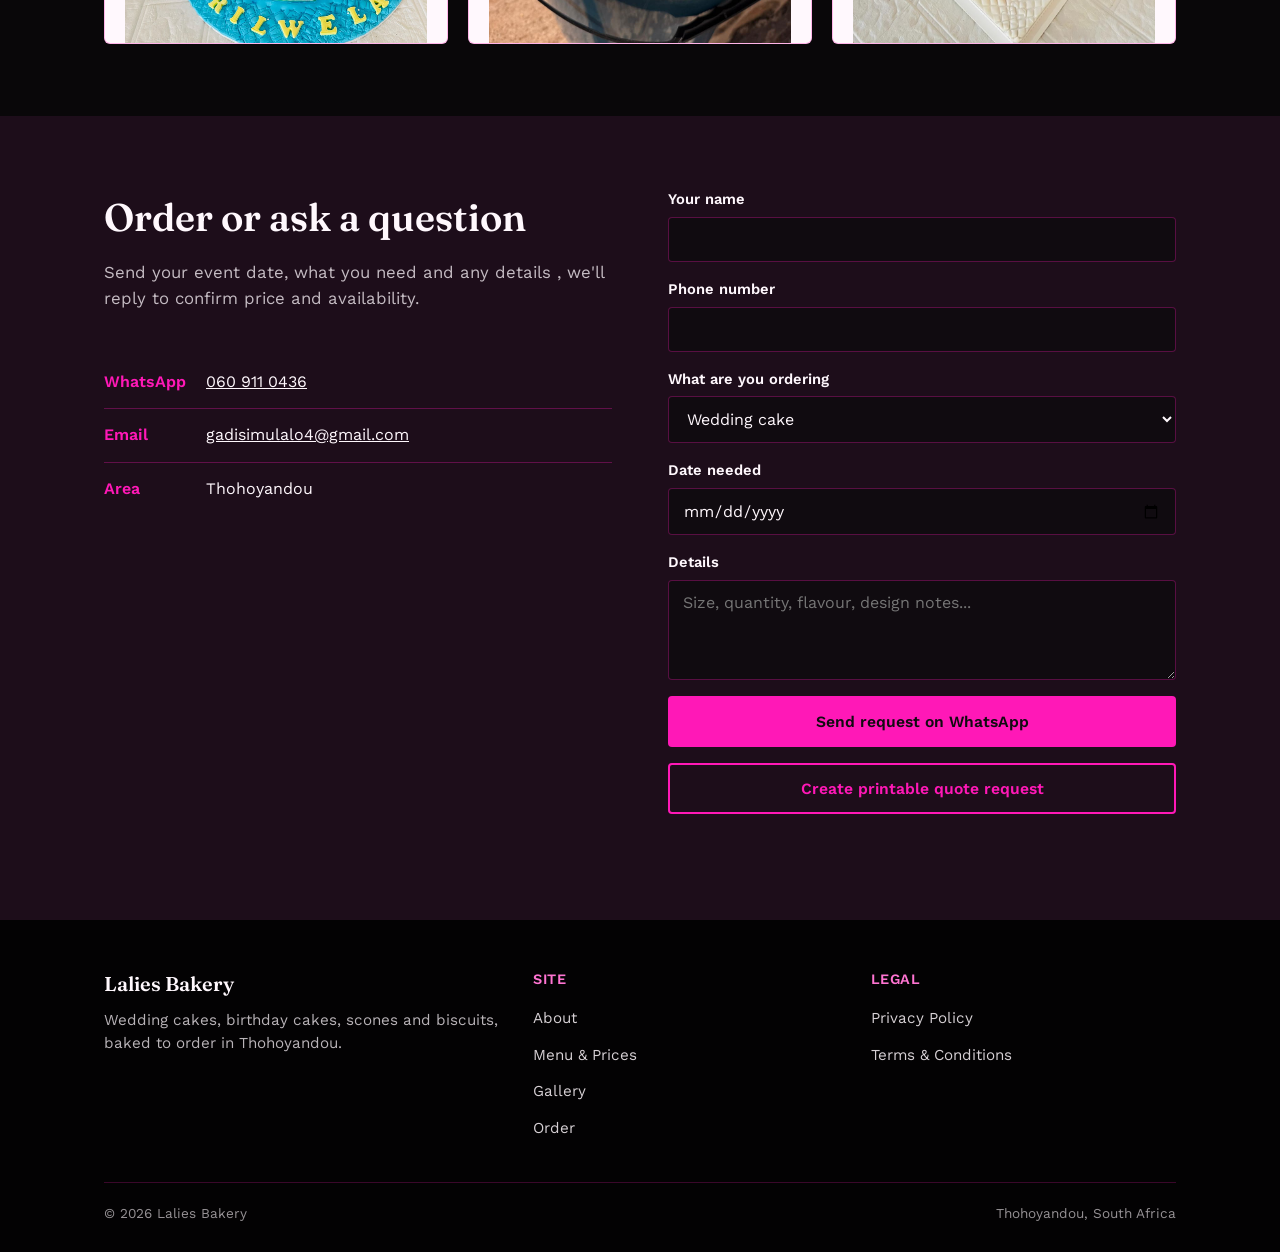
==== commit 358ec4ed: "added  a qoute" ====
--- a/index.html
+++ b/index.html
@@ -209,6 +209,7 @@
                 <textarea id="details" name="details" placeholder="Size, quantity, flavour, design notes..."></textarea>
               </div>
               <button type="submit" class="btn btn-primary">Send request on WhatsApp</button>
+              <button type="button" class="btn btn-secondary" id="print-quote">Create printable quote request</button>
               <p class="form-status" role="status"></p>
             </form>
           </div>
--- a/styles.css
+++ b/styles.css
@@ -202,6 +202,10 @@
 .btn-secondary:hover {
   background: var(--wine);
   color: var(--ivory);
+}
+
+.order-form .btn-secondary {
+  text-align: center;
 }
 
 .hero-photo {
